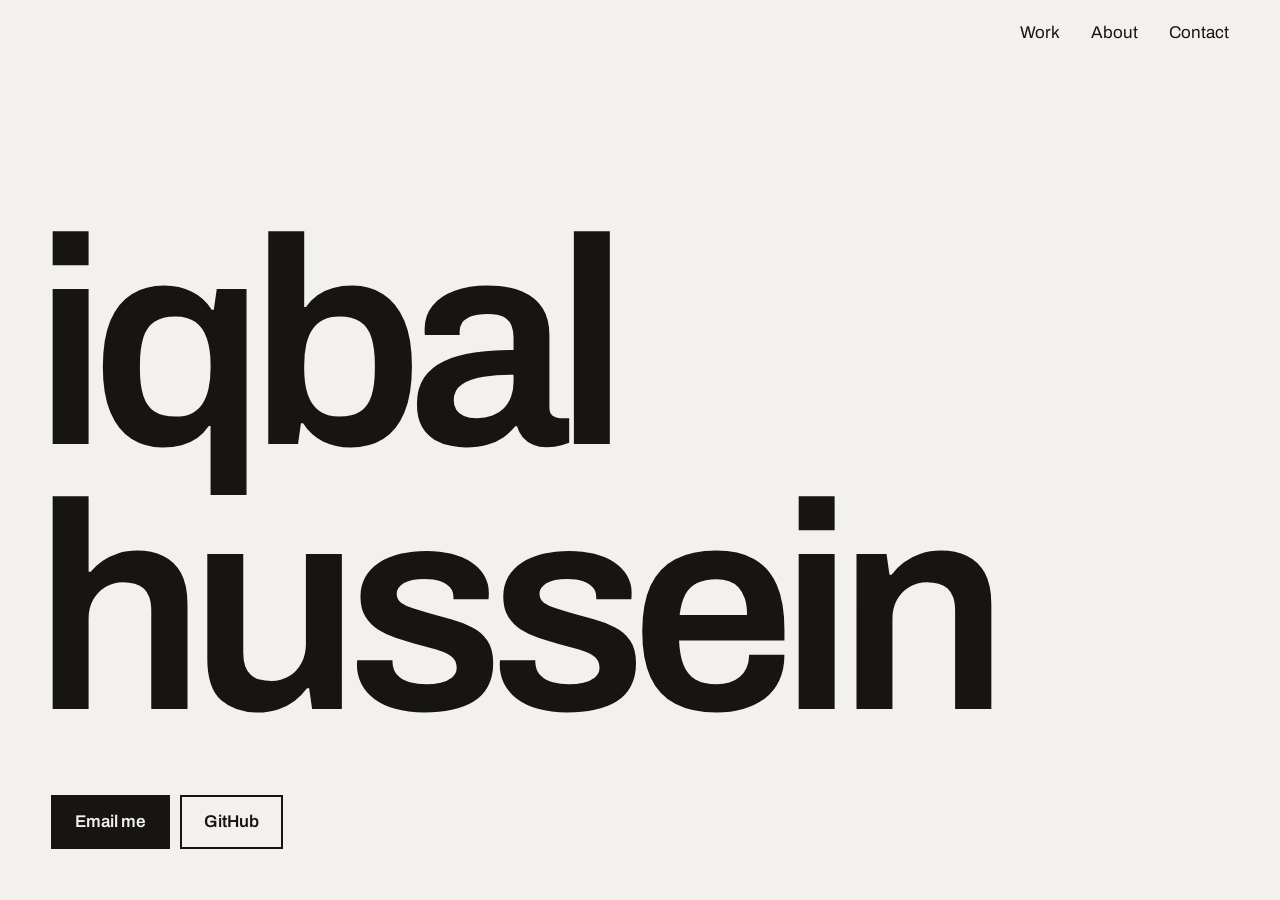
==== index.html @ f3cfa5e2 "Add portfolio site Static site for iqbalhussein.dev: home, work index, seven project pages, about an" ====
<!doctype html>
<html lang="en">
<head>
<meta charset="utf-8">
<meta name="viewport" content="width=device-width, initial-scale=1">
<title>Iqbal Hussein</title>
<meta name="description" content="Iqbal Hussein builds software. Selected projects, with live sites and source code.">
<link rel="icon" href="data:image/svg+xml,<svg xmlns='http://www.w3.org/2000/svg' viewBox='0 0 32 32'><rect width='32' height='32' fill='%239E1A1F'/><circle cx='16' cy='16' r='8' fill='none' stroke='white' stroke-width='3'/></svg>">
<link rel="preconnect" href="https://fonts.googleapis.com"><link rel="preconnect" href="https://fonts.gstatic.com" crossorigin><link href="https://fonts.googleapis.com/css2?family=Archivo:wght@400;600&display=swap" rel="stylesheet">
<link rel="stylesheet" href="styles.css">
</head>
<body class="is-home">
<header class="top">
  <span></span>
  <nav aria-label="Main"><a href="work.html">Work</a><a href="about.html">About</a><a href="contact.html">Contact</a></nav>
</header>

<main class="home">
  <h1 class="home-name">iqbal<br>hussein</h1>
  <div class="home-actions">
    <a class="btn btn-solid" href="mailto:iqbalabdishakur15@gmail.com">Email me</a>
    <a class="btn" href="https://github.com/IqbalHussein">GitHub</a>
  </div>
</main>

</body>
</html>
---- styles.css ----
:root {
  --paper: #F2F1ED;
  --ink: #161514;
  --grey: #6A6763;
  --rule: #161514;
  --faint: #D4D1CB;
  --signal: #9E1A1F;
  --edge: clamp(16px, 4vw, 56px);
  --gap: clamp(12px, 2vw, 28px);
}
@media (prefers-color-scheme: dark) {
  :root {
    --paper: #121110; --ink: #EDEBE6; --grey: #9A968F; --rule: #EDEBE6;
    --faint: #34312E; --signal: #D9453F;
  }
}

* { box-sizing: border-box; margin: 0; padding: 0; }
body {
  background: var(--paper); color: var(--ink);
  font-family: "Archivo", "Helvetica Neue", Helvetica, Arial, sans-serif;
  font-size: 17px; line-height: 1.5;
  -webkit-font-smoothing: antialiased;
}
a { color: inherit; text-decoration: none; }
a:focus-visible { outline: 2px solid var(--signal); outline-offset: 3px; }
ul, ol { list-style: none; }

/* ---------- Header and footer ---------- */
.top {
  display: flex; justify-content: space-between; align-items: baseline; gap: 16px;
  padding: 20px var(--edge);
}
.wordmark { font-weight: 600; font-size: 18px; letter-spacing: -0.02em; }
.top nav { display: flex; gap: clamp(14px, 2.4vw, 32px); }
.top nav a { padding-bottom: 2px; border-bottom: 2px solid transparent; }
.top nav a:hover { border-color: var(--faint); }
.top nav a[aria-current="page"] { border-color: var(--ink); }

.foot {
  display: flex; flex-wrap: wrap; gap: 8px 32px;
  padding: 28px var(--edge) 36px; margin-top: clamp(80px, 12vw, 160px);
  color: var(--grey); font-size: 15px;
}
.foot a:hover { color: var(--ink); }

/* ---------- Pictograms ---------- */
.mark { display: block; width: 100%; height: auto; overflow: visible; }
.mark * { fill: none; stroke: var(--ink); stroke-width: 2.5; stroke-linejoin: round; stroke-linecap: round; }
.mark .fill, .mark .dot { fill: var(--ink); }
.mark .hollow, .mark .tri { fill: var(--paper); }
.mark .s { stroke: var(--signal); }
.mark .s.fill, .mark .s .fill, .mark g.s.fill * { fill: var(--signal); stroke: var(--signal); }
.mark .dash { stroke-dasharray: 3 5; stroke-width: 1.5; }
.mark .thin, .mark .thin * { stroke-width: 1; }
.mark-large * { stroke-width: 1.6; }
.mark-large g.s.fill * { stroke-width: 0; }
.mark-large .thin, .mark-large .thin * { stroke-width: .8; }

/* ---------- Home ---------- */
.is-home { min-height: 100svh; display: flex; flex-direction: column; }
.home {
  flex: 1; display: flex; flex-direction: column; justify-content: flex-end;
  padding: 48px var(--edge) var(--edge);
}
.home-name {
  font-weight: 600;
  font-size: clamp(48px, min(23vw, calc((100svh - 250px) / 1.95)), 440px); line-height: .9; letter-spacing: -0.055em;
  margin-left: -0.06em;
}
.home-actions { display: flex; flex-wrap: wrap; gap: 10px; margin-top: clamp(28px, 4vw, 56px); }
.btn {
  border: 2px solid var(--ink); padding: 12px 22px; font-weight: 600; font-size: 17px;
}
.btn-solid { background: var(--ink); color: var(--paper); }
.btn:hover { background: var(--signal); border-color: var(--signal); color: #fff; }

/* ---------- Work index ---------- */
.work-page h1 {
  font-weight: 600;
  font-size: clamp(56px, 7vw, 128px); line-height: .9; letter-spacing: -0.05em;
  padding: clamp(40px, 7vw, 100px) var(--edge) clamp(40px, 5vw, 72px);
}
.index { padding: 0 var(--edge); }
.row {
  display: grid; grid-template-columns: repeat(12, 1fr); column-gap: var(--gap);
  border-top: 2px solid var(--rule); padding: clamp(18px, 2.4vw, 30px) 0;
}
.row:last-child { border-bottom: 2px solid var(--rule); }
.row-main {
  grid-column: 1 / 10;
  display: grid; grid-template-columns: clamp(56px, 7vw, 104px) minmax(0, 1fr) minmax(0, 1fr);
  column-gap: var(--gap); align-items: start;
}
.row-title {
  font-weight: 600;
  font-size: clamp(34px, 4.4vw, 72px); line-height: .95; letter-spacing: -0.05em;
  text-transform: none;
}
.row-short { padding-top: .35em; max-width: 34ch; }
.row-links {
  grid-column: 10 / 13; display: flex; flex-direction: column; align-items: flex-end; gap: 4px;
  padding-top: .35em; font-size: 15px; text-align: right;
}
.ext { color: var(--grey); text-decoration: underline; text-decoration-color: var(--faint); text-underline-offset: 4px; }
.ext:hover { color: var(--signal); text-decoration-color: var(--signal); }

.row-main:hover .row-title { color: var(--signal); }
.row-main:hover .mark * { stroke: var(--signal); }
.row-main:hover .mark .fill, .row-main:hover .mark .dot { fill: var(--signal); }

/* The one orchestrated moment: pictograms draw themselves on first load. */
@media (prefers-reduced-motion: no-preference) {
  .index .mark * { stroke-dasharray: 400; stroke-dashoffset: 400; animation: draw 1.4s cubic-bezier(.5,0,.2,1) forwards; }
  .index .mark .dash { stroke-dasharray: 3 5; stroke-dashoffset: 0; animation: none; }
  .index .mark .fill, .index .mark .dot, .index .mark .s.fill, .index .mark g.s.fill * { fill-opacity: 0; animation: draw 1.4s cubic-bezier(.5,0,.2,1) forwards, fillin .4s 1.1s forwards; }
  .index .row:nth-child(2) .mark * { animation-delay: .08s, 1.18s; }
  .index .row:nth-child(3) .mark * { animation-delay: .16s, 1.26s; }
  .index .row:nth-child(4) .mark * { animation-delay: .24s, 1.34s; }
  .index .row:nth-child(5) .mark * { animation-delay: .32s, 1.42s; }
  .index .row:nth-child(6) .mark * { animation-delay: .40s, 1.50s; }
  .index .row:nth-child(7) .mark * { animation-delay: .48s, 1.58s; }
  @keyframes draw { to { stroke-dashoffset: 0; } }
  @keyframes fillin { to { fill-opacity: 1; } }
}

/* ---------- Project page ---------- */
.project {
  display: grid; grid-template-columns: repeat(12, 1fr); column-gap: var(--gap);
  padding: clamp(40px, 7vw, 100px) var(--edge) 0;
}
.project-figure { grid-column: 1 / 6; }
.project-figure .mark { position: sticky; top: 32px; max-width: 440px; }
.project-text { grid-column: 7 / 13; max-width: 62ch; }
.project h1, .prose-page h1 {
  font-weight: 600;
  font-size: clamp(56px, 7vw, 128px); line-height: .9; letter-spacing: -0.05em;
}
.lede { font-size: clamp(19px, 1.6vw, 23px); line-height: 1.4; margin-top: clamp(24px, 3vw, 40px); }
.actions { display: flex; flex-wrap: wrap; gap: 10px; margin-top: 28px; }
.actions .ext {
  color: var(--ink); text-decoration: none;
  border: 2px solid var(--ink); padding: 8px 14px; font-weight: 600;
}
.actions .ext:first-child { background: var(--ink); color: var(--paper); }
.actions .ext:hover { background: var(--signal); border-color: var(--signal); color: #fff; }

.facts {
  display: grid; grid-template-columns: 8.5em 1fr; gap: 6px 16px;
  margin-top: 40px; padding-top: 16px; border-top: 2px solid var(--rule);
}
.facts dt { color: var(--grey); }
.facts a { text-decoration: underline; text-decoration-color: var(--faint); text-underline-offset: 4px; }
.facts a:hover { color: var(--signal); text-decoration-color: var(--signal); }

.project h2 { font-size: 17px; font-weight: 600; margin-top: 40px; }
.points { margin-top: 10px; }
.points li { padding: 10px 0 10px 28px; border-top: 1px solid var(--faint); position: relative; }
.points li::before {
  content: ""; position: absolute; left: 0; top: 19px; width: 12px; height: 2px; background: var(--signal);
}

.pager {
  grid-column: 1 / 13; display: grid; grid-template-columns: 1fr 1fr; gap: var(--gap);
  margin-top: clamp(72px, 10vw, 140px); border-top: 2px solid var(--rule); padding-top: 16px;
}
.pager a { font-weight: 600; font-size: clamp(26px, 3vw, 44px); line-height: 1; letter-spacing: -0.04em; }
.pager a:last-child { text-align: right; }
.pager a span { display: block; font-size: 15px; font-weight: 400; letter-spacing: 0; color: var(--grey); margin-bottom: 6px; }
.pager a:hover { color: var(--signal); }

/* ---------- About and contact ---------- */
.prose-page {
  display: grid; grid-template-columns: repeat(12, 1fr); column-gap: var(--gap);
  padding: clamp(40px, 7vw, 100px) var(--edge) 0;
}
.prose-page h1 { grid-column: 1 / 13; }
.prose { grid-column: 5 / 12; max-width: 62ch; margin-top: clamp(32px, 5vw, 72px); }
.prose p + p { margin-top: 1em; }
.prose .lede { margin-top: 0; margin-bottom: 1.2em; }
.big-link a {
  font-weight: 600; letter-spacing: -0.035em;
  font-size: clamp(24px, 2.6vw, 40px); line-height: 1.15;
  border-bottom: 3px solid var(--signal);
}
.big-link a:hover { color: var(--signal); }

/* ---------- Narrow screens ---------- */
@media (max-width: 860px) {
  .row-main { grid-column: 1 / 13; grid-template-columns: 64px minmax(0, 1fr); row-gap: 10px; }
  .row-short { grid-column: 2 / 3; padding-top: 0; }
  .row-links { grid-column: 1 / 13; flex-direction: row; justify-content: flex-start; gap: 4px 20px;
    padding: 12px 0 0 calc(64px + var(--gap)); text-align: left; }
  .project-figure { grid-column: 1 / 13; }
  .project-figure .mark { position: static; max-width: 180px; margin-bottom: 32px; }
  .project-text { grid-column: 1 / 13; }
  .prose { grid-column: 1 / 13; }
}
@media (max-width: 480px) {
  .row-main { grid-template-columns: 48px minmax(0, 1fr); }
  .row-links { padding-left: calc(48px + var(--gap)); flex-wrap: wrap; }
  .facts { grid-template-columns: 1fr; gap: 0; }
  .facts dd { margin-bottom: 10px; }
}
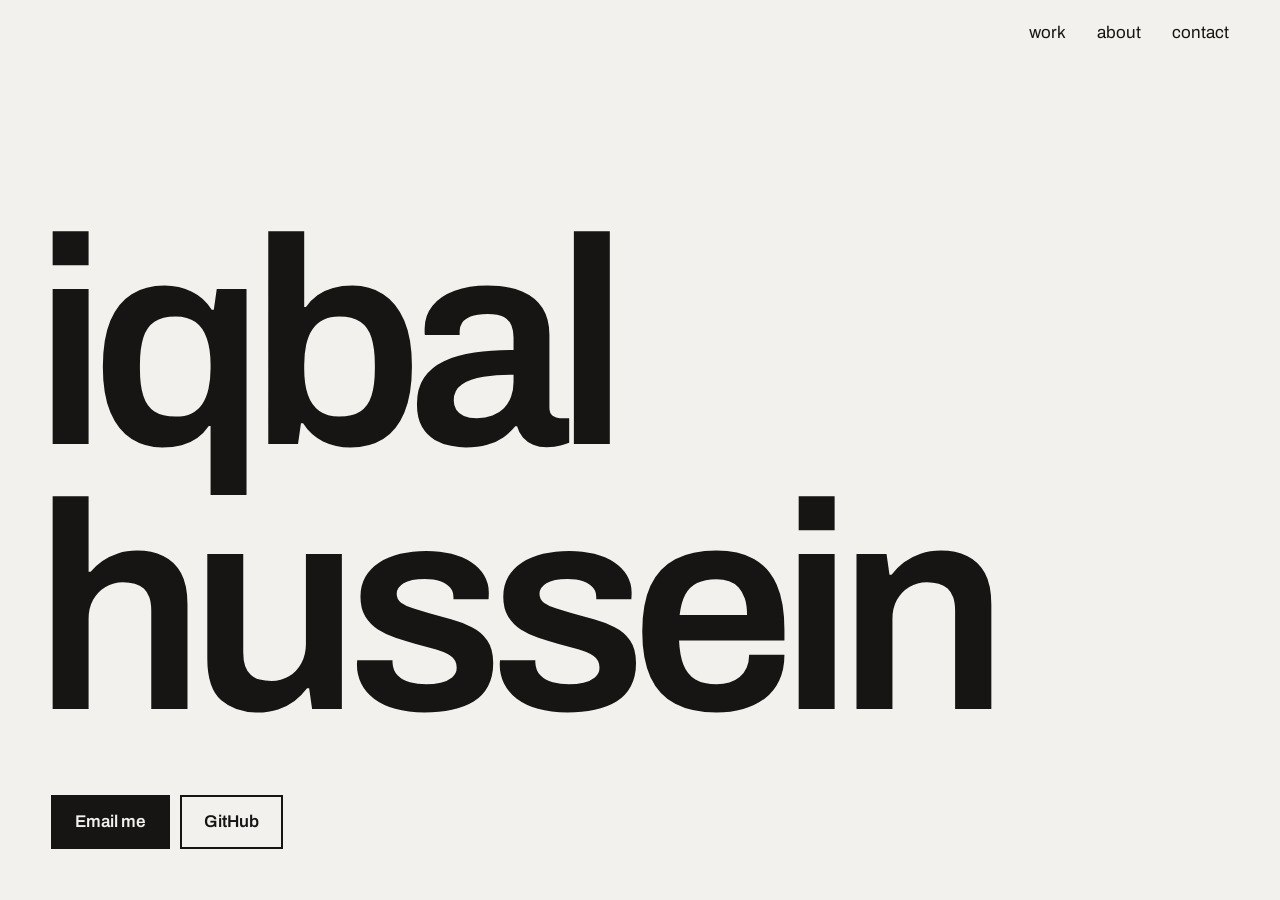
==== commit f431dd5b: "Add demo videos and lowercase the site chrome Project pages for PitchScanner, Apricity and Java to U" ====
--- a/index.html
+++ b/index.html
@@ -12,7 +12,7 @@
 <body class="is-home">
 <header class="top">
   <span></span>
-  <nav aria-label="Main"><a href="work.html">Work</a><a href="about.html">About</a><a href="contact.html">Contact</a></nav>
+  <nav aria-label="Main"><a href="work.html">work</a><a href="about.html">about</a><a href="contact.html">contact</a></nav>
 </header>
 
 <main class="home">
--- a/styles.css
+++ b/styles.css
@@ -129,9 +129,18 @@
   display: grid; grid-template-columns: repeat(12, 1fr); column-gap: var(--gap);
   padding: clamp(40px, 7vw, 100px) var(--edge) 0;
 }
-.project-figure { grid-column: 1 / 6; }
-.project-figure .mark { position: sticky; top: 32px; max-width: 440px; }
-.project-text { grid-column: 7 / 13; max-width: 62ch; }
+.project-figure { grid-column: 1 / 6; grid-row: 1; align-self: start; }
+.project-figure .mark { max-width: 340px; }
+.project-head { grid-column: 7 / 13; grid-row: 1; max-width: 62ch; }
+.project-body { grid-column: 7 / 13; max-width: 62ch; margin-top: clamp(48px, 6vw, 88px); }
+.project-body .facts { margin-top: 0; }
+
+.demo { grid-column: 1 / 13; margin-top: clamp(48px, 6vw, 88px); }
+.demo video {
+  display: block; width: 100%; height: auto; aspect-ratio: 16 / 10;
+  background: var(--faint); border: 1px solid var(--faint); cursor: pointer;
+}
+.demo figcaption { margin-top: 12px; color: var(--grey); font-size: 15px; max-width: 62ch; }
 .project h1, .prose-page h1 {
   font-weight: 600;
   font-size: clamp(56px, 7vw, 128px); line-height: .9; letter-spacing: -0.05em;
@@ -192,8 +201,9 @@
   .row-links { grid-column: 1 / 13; flex-direction: row; justify-content: flex-start; gap: 4px 20px;
     padding: 12px 0 0 calc(64px + var(--gap)); text-align: left; }
   .project-figure { grid-column: 1 / 13; }
-  .project-figure .mark { position: static; max-width: 180px; margin-bottom: 32px; }
-  .project-text { grid-column: 1 / 13; }
+  .project-figure .mark { max-width: 160px; margin-bottom: 32px; }
+  .project-figure { grid-row: auto; }
+  .project-head, .project-body { grid-column: 1 / 13; grid-row: auto; }
   .prose { grid-column: 1 / 13; }
 }
 @media (max-width: 480px) {
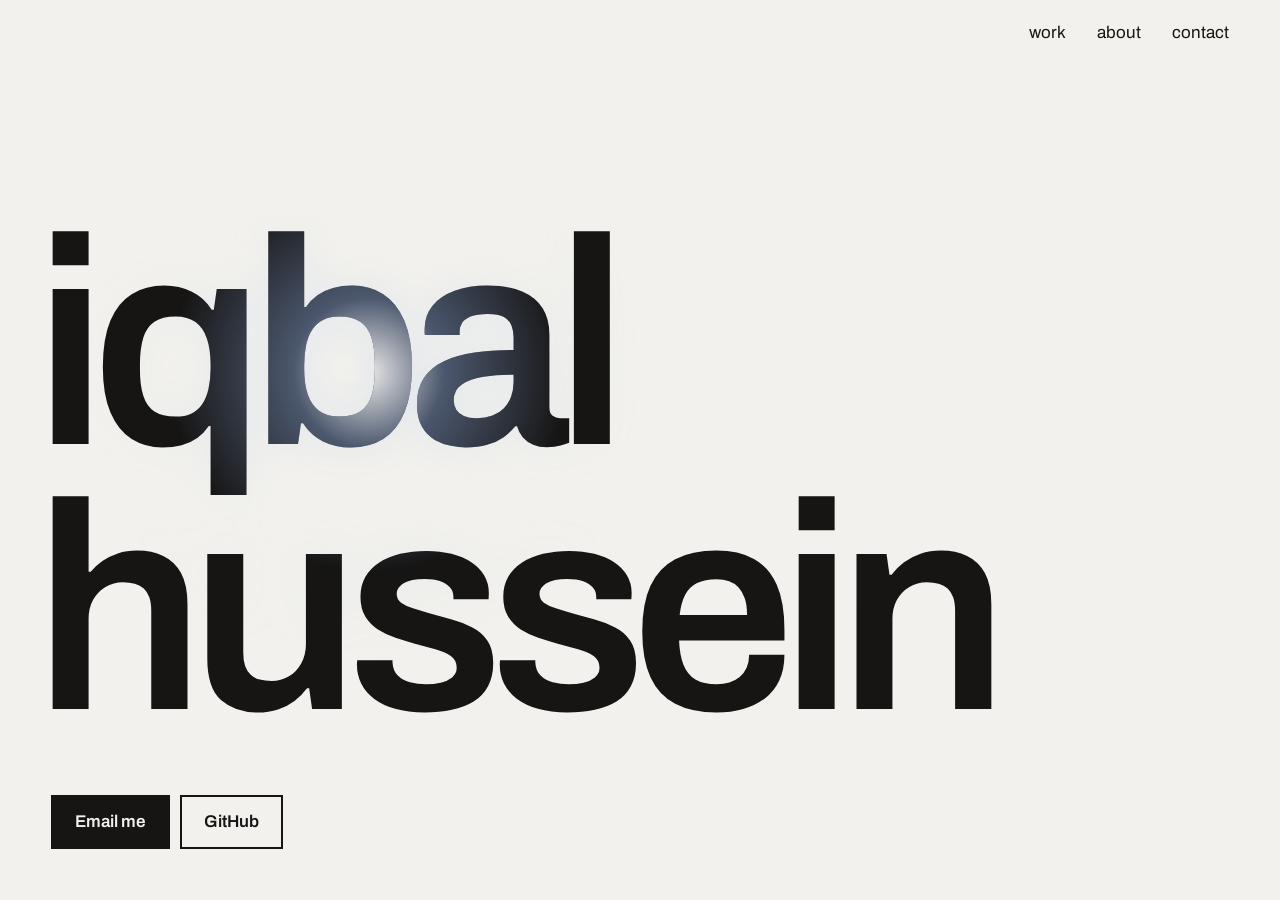
==== commit cc64e259: "Add cursor-following glare to the home page name A sheen clipped to the letters and a soft bloom aro" ====
--- a/index.html
+++ b/index.html
@@ -16,12 +16,45 @@
 </header>
 
 <main class="home">
-  <h1 class="home-name">iqbal<br>hussein</h1>
+  <h1 class="home-name">
+    <span class="fx bloom" aria-hidden="true">iqbal<br>hussein</span>
+    <span class="nm">iqbal<br>hussein</span>
+    <span class="fx glare" aria-hidden="true">iqbal<br>hussein</span>
+  </h1>
   <div class="home-actions">
     <a class="btn btn-solid" href="mailto:iqbalabdishakur15@gmail.com">Email me</a>
     <a class="btn" href="https://github.com/IqbalHussein">GitHub</a>
   </div>
 </main>
+<script>
+(function () {
+  var el = document.querySelector('.home-name');
+  if (!el) return;
+  var reduce = matchMedia('(prefers-reduced-motion: reduce)').matches;
+  var noHover = matchMedia('(hover: none)').matches;
+  var r = el.getBoundingClientRect();
+  var cx = r.width * 0.28, cy = r.height * 0.3, tx = cx, ty = cy, raf = 0;
+  function set() { el.style.setProperty('--gx', cx + 'px'); el.style.setProperty('--gy', cy + 'px'); }
+  function step() {
+    cx += (tx - cx) * 0.14; cy += (ty - cy) * 0.14; set();
+    raf = (Math.abs(tx - cx) + Math.abs(ty - cy) > 0.5) ? requestAnimationFrame(step) : 0;
+  }
+  function aim(x, y) {
+    r = el.getBoundingClientRect(); tx = x - r.left; ty = y - r.top;
+    if (reduce) { cx = tx; cy = ty; set(); } else if (!raf) raf = requestAnimationFrame(step);
+  }
+  set();
+  addEventListener('pointermove', function (e) { aim(e.clientX, e.clientY); }, { passive: true });
+  if (noHover && !reduce) {
+    var t0 = performance.now();
+    (function drift(t) {
+      var k = (t - t0) / 1000, b = el.getBoundingClientRect();
+      cx = b.width * (0.5 + 0.38 * Math.sin(k * 0.45)); cy = b.height * (0.5 + 0.32 * Math.sin(k * 0.31 + 1));
+      set(); requestAnimationFrame(drift);
+    })(t0);
+  }
+})();
+</script>
 
 </body>
 </html>
--- a/styles.css
+++ b/styles.css
@@ -5,6 +5,9 @@
   --rule: #161514;
   --faint: #D4D1CB;
   --signal: #9E1A1F;
+  --glare-core: rgba(255, 255, 255, .9);
+  --glare-mid: rgba(150, 180, 235, .42);
+  --bloom: rgba(150, 180, 235, .22);
   --edge: clamp(16px, 4vw, 56px);
   --gap: clamp(12px, 2vw, 28px);
 }
@@ -12,6 +15,7 @@
   :root {
     --paper: #121110; --ink: #EDEBE6; --grey: #9A968F; --rule: #EDEBE6;
     --faint: #34312E; --signal: #D9453F;
+    --glare-core: #FFFFFF; --glare-mid: rgba(215, 230, 255, .55); --bloom: rgba(150, 190, 255, .7);
   }
 }
 
@@ -64,9 +68,24 @@
   padding: 48px var(--edge) var(--edge);
 }
 .home-name {
+  position: relative; isolation: isolate;
   font-weight: 600;
   font-size: clamp(48px, min(23vw, calc((100svh - 250px) / 1.95)), 440px); line-height: .9; letter-spacing: -0.055em;
   margin-left: -0.06em;
+}
+/* Screen glare on the name: a sheen clipped to the letters, plus a soft bloom around them. */
+.home-name .nm { position: relative; z-index: 1; }
+.home-name .fx { position: absolute; inset: 0; pointer-events: none; user-select: none; }
+.home-name .glare {
+  z-index: 2; color: transparent;
+  background: radial-gradient(circle 0.8em at var(--gx, 30%) var(--gy, 30%),
+    var(--glare-core) 0%, var(--glare-mid) 32%, transparent 85%);
+  -webkit-background-clip: text; background-clip: text;
+}
+.home-name .bloom {
+  z-index: 0; color: var(--bloom); filter: blur(0.07em);
+  -webkit-mask-image: radial-gradient(circle 1em at var(--gx, 30%) var(--gy, 30%), #000 0%, transparent 100%);
+  mask-image: radial-gradient(circle 1em at var(--gx, 30%) var(--gy, 30%), #000 0%, transparent 100%);
 }
 .home-actions { display: flex; flex-wrap: wrap; gap: 10px; margin-top: clamp(28px, 4vw, 56px); }
 .btn {
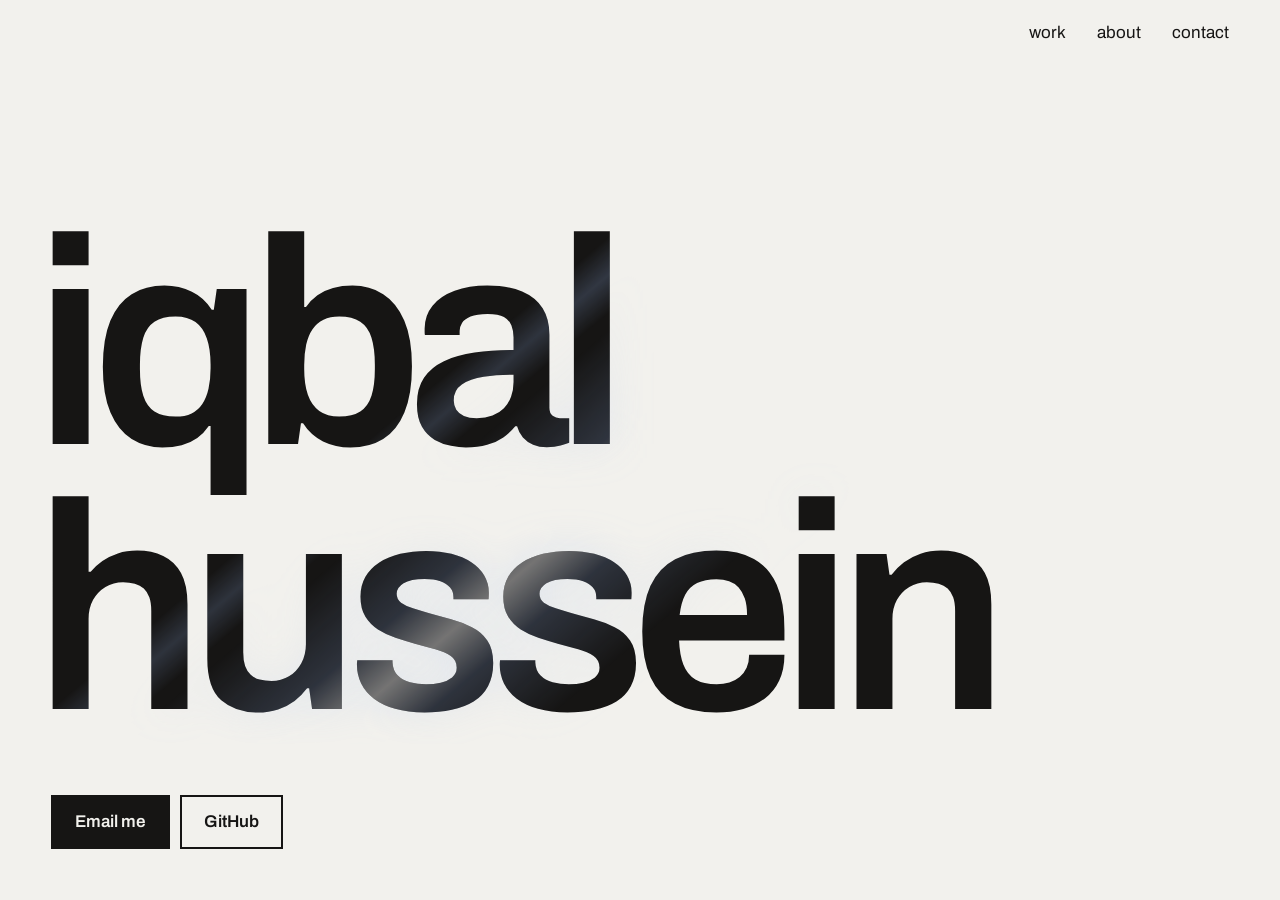
==== commit cebde3e0: "Make the name glare a beam from the cursor The cursor now acts as a light source: a glare band runs " ====
--- a/index.html
+++ b/index.html
@@ -31,12 +31,18 @@
   var el = document.querySelector('.home-name');
   if (!el) return;
   var reduce = matchMedia('(prefers-reduced-motion: reduce)').matches;
-  var noHover = matchMedia('(hover: none)').matches;
   var r = el.getBoundingClientRect();
-  var cx = r.width * 0.28, cy = r.height * 0.3, tx = cx, ty = cy, raf = 0;
-  function set() { el.style.setProperty('--gx', cx + 'px'); el.style.setProperty('--gy', cy + 'px'); }
+  // Resting light position, relative to the name: up and to the right.
+  function rest() { r = el.getBoundingClientRect(); return [r.width * 1.05, -r.height * 0.55]; }
+  var p = rest(), cx = p[0], cy = p[1], tx = cx, ty = cy, raf = 0;
+  function set() {
+    var a = Math.atan2(cy - r.height / 2, cx - r.width / 2) * 180 / Math.PI;
+    el.style.setProperty('--ga', a.toFixed(2) + 'deg');
+    el.style.setProperty('--gx', cx.toFixed(1) + 'px');
+    el.style.setProperty('--gy', cy.toFixed(1) + 'px');
+  }
   function step() {
-    cx += (tx - cx) * 0.14; cy += (ty - cy) * 0.14; set();
+    cx += (tx - cx) * 0.12; cy += (ty - cy) * 0.12; set();
     raf = (Math.abs(tx - cx) + Math.abs(ty - cy) > 0.5) ? requestAnimationFrame(step) : 0;
   }
   function aim(x, y) {
@@ -44,15 +50,11 @@
     if (reduce) { cx = tx; cy = ty; set(); } else if (!raf) raf = requestAnimationFrame(step);
   }
   set();
-  addEventListener('pointermove', function (e) { aim(e.clientX, e.clientY); }, { passive: true });
-  if (noHover && !reduce) {
-    var t0 = performance.now();
-    (function drift(t) {
-      var k = (t - t0) / 1000, b = el.getBoundingClientRect();
-      cx = b.width * (0.5 + 0.38 * Math.sin(k * 0.45)); cy = b.height * (0.5 + 0.32 * Math.sin(k * 0.31 + 1));
-      set(); requestAnimationFrame(drift);
-    })(t0);
-  }
+  addEventListener('pointermove', function (e) { if (e.pointerType === 'mouse') aim(e.clientX, e.clientY); }, { passive: true });
+  function touch(e) { var t = e.touches[0]; if (t) aim(t.clientX, t.clientY); }
+  addEventListener('touchstart', touch, { passive: true });
+  addEventListener('touchmove', touch, { passive: true });
+  addEventListener('resize', function () { var q = rest(); tx = q[0]; ty = q[1]; cx = tx; cy = ty; set(); });
 })();
 </script>
 
--- a/styles.css
+++ b/styles.css
@@ -15,7 +15,7 @@
   :root {
     --paper: #121110; --ink: #EDEBE6; --grey: #9A968F; --rule: #EDEBE6;
     --faint: #34312E; --signal: #D9453F;
-    --glare-core: #FFFFFF; --glare-mid: rgba(215, 230, 255, .55); --bloom: rgba(150, 190, 255, .7);
+    --glare-core: #FFFFFF; --glare-mid: rgba(215, 230, 255, .55); --bloom: rgba(160, 196, 255, .9);
   }
 }
 
@@ -73,20 +73,25 @@
   font-size: clamp(48px, min(23vw, calc((100svh - 250px) / 1.95)), 440px); line-height: .9; letter-spacing: -0.055em;
   margin-left: -0.06em;
 }
-/* Screen glare on the name: a sheen clipped to the letters, plus a soft bloom around them. */
+/* Screen glare on the name. --ga is the angle of the line from the light (cursor) through the
+   centre of the name; the glare band runs along it and is brightest near the light. */
 .home-name .nm { position: relative; z-index: 1; }
 .home-name .fx { position: absolute; inset: 0; pointer-events: none; user-select: none; }
 .home-name .glare {
   z-index: 2; color: transparent;
-  background: radial-gradient(circle 0.8em at var(--gx, 30%) var(--gy, 30%),
-    var(--glare-core) 0%, var(--glare-mid) 32%, transparent 85%);
+  background:
+    linear-gradient(var(--ga, -30deg), transparent 39%, var(--glare-mid) 46%, var(--glare-core) 50%, var(--glare-mid) 54%, transparent 61%),
+    linear-gradient(var(--ga, -30deg), transparent 62%, var(--glare-mid) 64.5%, transparent 67%);
   -webkit-background-clip: text; background-clip: text;
+  -webkit-mask-image: radial-gradient(circle 3em at var(--gx, 100%) var(--gy, 0%), #000 0%, rgba(0, 0, 0, .45) 100%);
+  mask-image: radial-gradient(circle 3em at var(--gx, 100%) var(--gy, 0%), #000 0%, rgba(0, 0, 0, .45) 100%);
 }
 .home-name .bloom {
   z-index: 0; color: var(--bloom); filter: blur(0.07em);
-  -webkit-mask-image: radial-gradient(circle 1em at var(--gx, 30%) var(--gy, 30%), #000 0%, transparent 100%);
-  mask-image: radial-gradient(circle 1em at var(--gx, 30%) var(--gy, 30%), #000 0%, transparent 100%);
-}
+  -webkit-mask-image: linear-gradient(var(--ga, -30deg), transparent 36%, #000 50%, transparent 64%);
+  mask-image: linear-gradient(var(--ga, -30deg), transparent 36%, #000 50%, transparent 64%);
+}
+.is-home .home { -webkit-tap-highlight-color: transparent; }
 .home-actions { display: flex; flex-wrap: wrap; gap: 10px; margin-top: clamp(28px, 4vw, 56px); }
 .btn {
   border: 2px solid var(--ink); padding: 12px 22px; font-weight: 600; font-size: 17px;
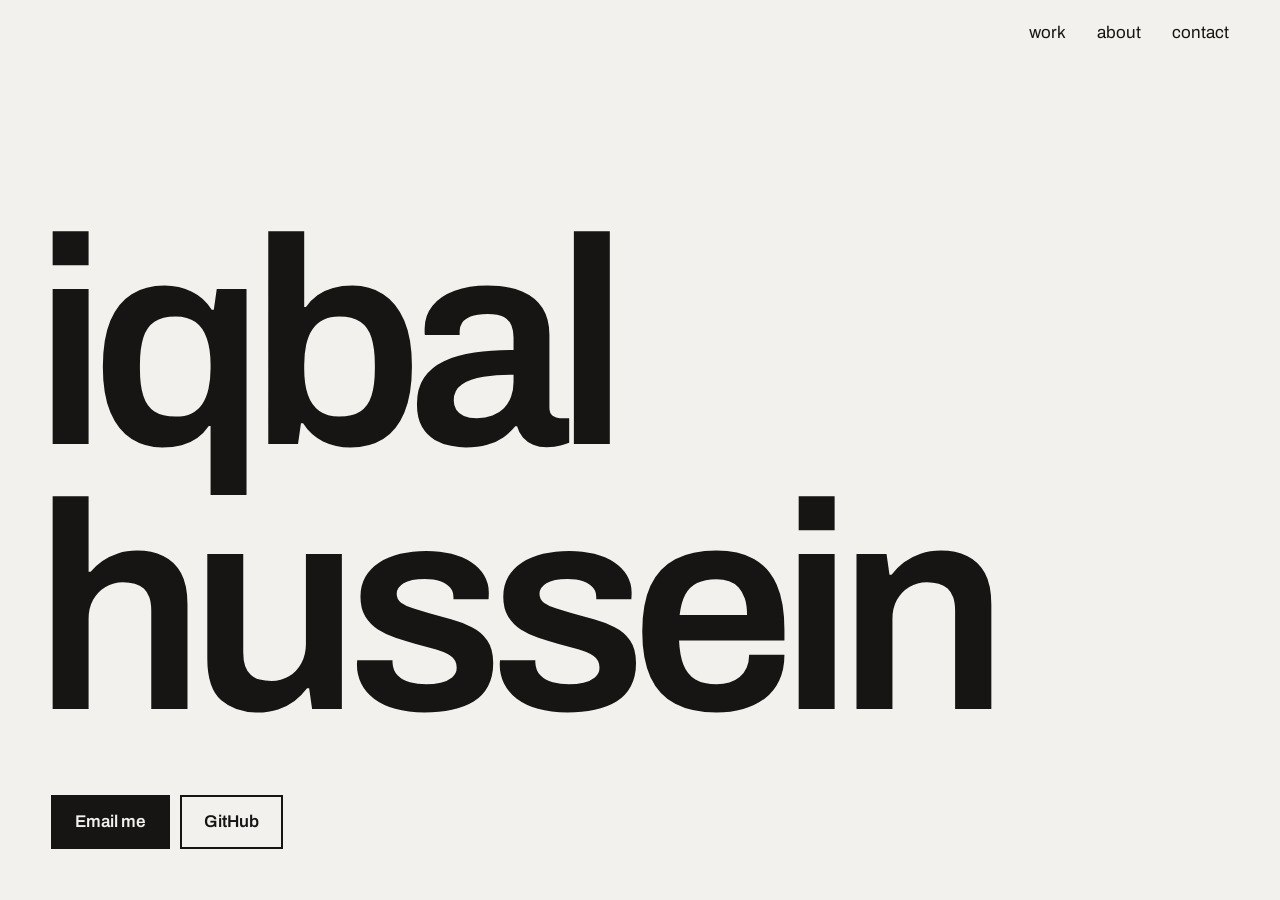
==== commit b1cc6383: "Remove the glare effect from the home page name Back to the plain lowercase name, as it was before t" ====
--- a/index.html
+++ b/index.html
@@ -16,47 +16,12 @@
 </header>
 
 <main class="home">
-  <h1 class="home-name">
-    <span class="fx bloom" aria-hidden="true">iqbal<br>hussein</span>
-    <span class="nm">iqbal<br>hussein</span>
-    <span class="fx glare" aria-hidden="true">iqbal<br>hussein</span>
-  </h1>
+  <h1 class="home-name">iqbal<br>hussein</h1>
   <div class="home-actions">
     <a class="btn btn-solid" href="mailto:iqbalabdishakur15@gmail.com">Email me</a>
     <a class="btn" href="https://github.com/IqbalHussein">GitHub</a>
   </div>
 </main>
-<script>
-(function () {
-  var el = document.querySelector('.home-name');
-  if (!el) return;
-  var reduce = matchMedia('(prefers-reduced-motion: reduce)').matches;
-  var r = el.getBoundingClientRect();
-  // Resting light position, relative to the name: up and to the right.
-  function rest() { r = el.getBoundingClientRect(); return [r.width * 1.05, -r.height * 0.55]; }
-  var p = rest(), cx = p[0], cy = p[1], tx = cx, ty = cy, raf = 0;
-  function set() {
-    var a = Math.atan2(cy - r.height / 2, cx - r.width / 2) * 180 / Math.PI;
-    el.style.setProperty('--ga', a.toFixed(2) + 'deg');
-    el.style.setProperty('--gx', cx.toFixed(1) + 'px');
-    el.style.setProperty('--gy', cy.toFixed(1) + 'px');
-  }
-  function step() {
-    cx += (tx - cx) * 0.12; cy += (ty - cy) * 0.12; set();
-    raf = (Math.abs(tx - cx) + Math.abs(ty - cy) > 0.5) ? requestAnimationFrame(step) : 0;
-  }
-  function aim(x, y) {
-    r = el.getBoundingClientRect(); tx = x - r.left; ty = y - r.top;
-    if (reduce) { cx = tx; cy = ty; set(); } else if (!raf) raf = requestAnimationFrame(step);
-  }
-  set();
-  addEventListener('pointermove', function (e) { if (e.pointerType === 'mouse') aim(e.clientX, e.clientY); }, { passive: true });
-  function touch(e) { var t = e.touches[0]; if (t) aim(t.clientX, t.clientY); }
-  addEventListener('touchstart', touch, { passive: true });
-  addEventListener('touchmove', touch, { passive: true });
-  addEventListener('resize', function () { var q = rest(); tx = q[0]; ty = q[1]; cx = tx; cy = ty; set(); });
-})();
-</script>
 
 </body>
 </html>
--- a/styles.css
+++ b/styles.css
@@ -5,9 +5,6 @@
   --rule: #161514;
   --faint: #D4D1CB;
   --signal: #9E1A1F;
-  --glare-core: rgba(255, 255, 255, .9);
-  --glare-mid: rgba(150, 180, 235, .42);
-  --bloom: rgba(150, 180, 235, .22);
   --edge: clamp(16px, 4vw, 56px);
   --gap: clamp(12px, 2vw, 28px);
 }
@@ -15,7 +12,6 @@
   :root {
     --paper: #121110; --ink: #EDEBE6; --grey: #9A968F; --rule: #EDEBE6;
     --faint: #34312E; --signal: #D9453F;
-    --glare-core: #FFFFFF; --glare-mid: rgba(215, 230, 255, .55); --bloom: rgba(160, 196, 255, .9);
   }
 }
 
@@ -68,30 +64,10 @@
   padding: 48px var(--edge) var(--edge);
 }
 .home-name {
-  position: relative; isolation: isolate;
   font-weight: 600;
   font-size: clamp(48px, min(23vw, calc((100svh - 250px) / 1.95)), 440px); line-height: .9; letter-spacing: -0.055em;
   margin-left: -0.06em;
 }
-/* Screen glare on the name. --ga is the angle of the line from the light (cursor) through the
-   centre of the name; the glare band runs along it and is brightest near the light. */
-.home-name .nm { position: relative; z-index: 1; }
-.home-name .fx { position: absolute; inset: 0; pointer-events: none; user-select: none; }
-.home-name .glare {
-  z-index: 2; color: transparent;
-  background:
-    linear-gradient(var(--ga, -30deg), transparent 39%, var(--glare-mid) 46%, var(--glare-core) 50%, var(--glare-mid) 54%, transparent 61%),
-    linear-gradient(var(--ga, -30deg), transparent 62%, var(--glare-mid) 64.5%, transparent 67%);
-  -webkit-background-clip: text; background-clip: text;
-  -webkit-mask-image: radial-gradient(circle 3em at var(--gx, 100%) var(--gy, 0%), #000 0%, rgba(0, 0, 0, .45) 100%);
-  mask-image: radial-gradient(circle 3em at var(--gx, 100%) var(--gy, 0%), #000 0%, rgba(0, 0, 0, .45) 100%);
-}
-.home-name .bloom {
-  z-index: 0; color: var(--bloom); filter: blur(0.07em);
-  -webkit-mask-image: linear-gradient(var(--ga, -30deg), transparent 36%, #000 50%, transparent 64%);
-  mask-image: linear-gradient(var(--ga, -30deg), transparent 36%, #000 50%, transparent 64%);
-}
-.is-home .home { -webkit-tap-highlight-color: transparent; }
 .home-actions { display: flex; flex-wrap: wrap; gap: 10px; margin-top: clamp(28px, 4vw, 56px); }
 .btn {
   border: 2px solid var(--ink); padding: 12px 22px; font-weight: 600; font-size: 17px;
